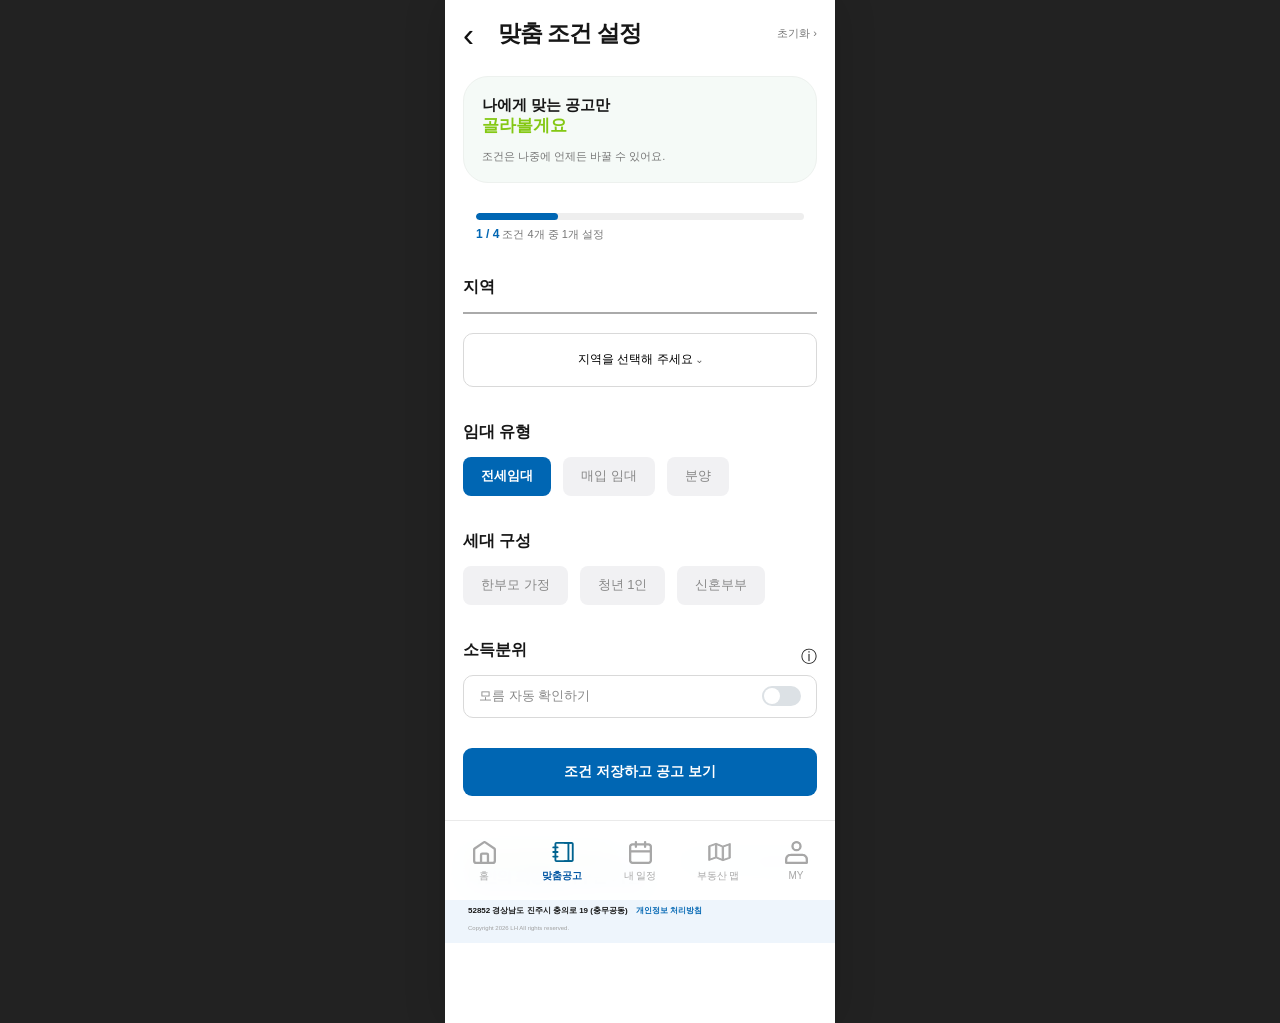
==== custom-conditions.html @ 3e6ecf0a "청약플러스" ====
<!DOCTYPE html>
<html lang="ko">
<head>
    <meta charset="UTF-8">
    <meta name="viewport" content="width=device-width, initial-scale=1.0">
    <title>맞춤 조건 설정</title>
    <link rel="stylesheet" href="./css/common.css">
    <link rel="stylesheet" href="./css/header.css">
    <link rel="stylesheet" href="./css/footer.css">
    <link rel="stylesheet" href="./css/style.css">
</head>
<body>
<div class="mobile-app">
    <header class="page-title-header">
        <a href="index.html" class="back-button">‹</a>
        <h1>맞춤 조건 설정</h1>
        <button type="button" class="header-side text-button" id="reset-button">초기화 ›</button>
    </header>

    <main class="conditions-content">
        <section class="conditions-intro">
            <p>나에게 맞는 공고만<br><strong>골라볼게요</strong></p>
            <small>조건은 나중에 언제든 바꿀 수 있어요.</small>
        </section>

        <div class="progress-wrap">
            <div class="progress-track">
                <div class="progress-fill" id="condition-progress-fill"></div>
            </div>
            <div class="progress-text">
                <strong id="progress-number">1 / 4</strong>
                <span id="progress-description">조건 4개 중 1개 설정</span>
            </div>
        </div>

        <section class="condition-section">
            <h2>지역</h2>
            <div class="condition-line"></div>
            <button type="button" class="region-select" id="region-select">
                <span id="selected-region">지역을 선택해 주세요</span>
                <span>⌄</span>
            </button>
        </section>

        <section class="condition-section">
            <h2>임대 유형</h2>
            <div class="chip-group" id="rent-type-group">
                <button type="button" class="chip active">전세임대</button>
                <button type="button" class="chip">매입 임대</button>
                <button type="button" class="chip">분양</button>
            </div>
        </section>

        <section class="condition-section">
            <h2>세대 구성</h2>
            <div class="chip-group" id="household-group">
                <button type="button" class="chip">한부모 가정</button>
                <button type="button" class="chip">청년 1인</button>
                <button type="button" class="chip">신혼부부</button>
            </div>
        </section>

        <section class="condition-section">
            <div class="income-title">
                <h2>소득분위</h2>
                <span>ⓘ</span>
            </div>
            <div class="income-row">
                <span>모름 자동 확인하기</span>
                <button type="button" class="toggle" id="income-toggle" aria-pressed="false"></button>
            </div>
        </section>

        <a href="custom-list.html" class="primary-button" style="margin-top:30px;">조건 저장하고 공고 보기</a>
    </main>

    <div id="footer"></div>

    <div class="modal-overlay" id="region-modal">
        <div class="bottom-sheet">
            <div class="drag-handle"></div>
            <div class="sheet-header">
                <div>
                    <span class="eyebrow">지역 선택</span>
                    <h2>어디의 공고를 볼까요?</h2>
                </div>
                <button type="button" class="sheet-close" data-modal-close>×</button>
            </div>

            <div class="region-list">
                <button type="button" class="region-option" data-region="전국"><span class="media-slot icon-slot"></span>전국</button>
                <button type="button" class="region-option" data-region="서울특별시"><span class="media-slot icon-slot"></span>서울특별시</button>
                <button type="button" class="region-option" data-region="경기도"><span class="media-slot icon-slot"></span>경기도</button>
                <button type="button" class="region-option" data-region="인천광역시"><span class="media-slot icon-slot"></span>인천광역시</button>
                <button type="button" class="region-option" data-region="부산광역시"><span class="media-slot icon-slot"></span>부산광역시</button>
            </div>
        </div>
    </div>
</div>

    <script src="./js/app.js"></script>
    <script src="./js/header.js"></script>
    <script src="./js/footer.js"></script>

</body>
</html>
---- css/common.css ----
:root {
    --app-width: 390px;
    --header-height: 64px;
    --bottom-nav-height: 80px;
    --primary-blue: #0066B3;
    --primary-blue-dark: #0055A2;
    --point-green: #84C814;
    --orange: #F28A16;
    --text-main: #171717;
    --text-sub: #777777;
    --text-light: #A0A0A0;
    --line: #EAEAEA;
    --soft-blue: #EEF5FC;
    --soft-green: #F5FAF7;
    --soft-orange: #FFF6EA;
    --white: #FFFFFF;
}
* { box-sizing: border-box; }
.sr-only { position:absolute; width:1px; height:1px; padding:0; margin:-1px; overflow:hidden; clip:rect(0,0,0,0); white-space:nowrap; border:0; }
html, body { margin: 0; padding: 0; min-height: 100%; }
body {
    background: #222;
    color: var(--text-main);
    font-family: -apple-system, BlinkMacSystemFont, "Apple SD Gothic Neo", "Noto Sans KR", "Segoe UI", sans-serif;
}
button, input, select, textarea { font: inherit; }
button, a { -webkit-tap-highlight-color: transparent; }
button { cursor: pointer; }
a { color: inherit; text-decoration: none; }
.mobile-app {
    position: relative;
    width: 390px;
    min-height: 100vh;
    margin: 0 auto;
    padding-bottom: var(--bottom-nav-height);
    background: var(--white);
    overflow-x: hidden;
}
.media-slot { display: block; background: transparent; }
.logo-slot { width: 112px; height: 34px; }
.icon-slot { width: 26px; height: 26px; }
.nav-slot { width: 31px; height: 31px; }
.footer-slogan-slot { width: 172px; height: 42px; }
.footer-logo-slot { width: 128px; height: 28px; }
.map-slot { width: 100%; height: 238px; border-radius: 14px; background: #F3F5F7; }
.document-slot { width: 100%; height: 112px; border-radius: 12px; background: #EAF3FB; }
.quick-icon-slot { width: 24px; height: 24px; }
.page-main { padding-bottom: 24px; }
.page-title-header {
    width: 100%;
    min-height: 66px;
    padding: 0 18px;
    display: flex;
    align-items: center;
    gap: 13px;
    background: #fff;
}
.back-button {
    width: 22px;
    height: 30px;
    border: 0;
    background: transparent;
    padding: 0;
    font-size: 33px;
    font-weight: 300;
    line-height: 1;
    color: #111;
}
.page-title-header h1 {
    margin: 0;
    font-size: 23px;
    font-weight: 800;
    letter-spacing: -1px;
}
.page-title-header .header-side {
    margin-left: auto;
    color: #777;
    font-size: 11px;
    white-space: nowrap;
}
.eyebrow { color: var(--primary-blue); font-size: 11px; font-weight: 800; letter-spacing: -.2px; }
.primary-button {
    width: 100%;
    height: 48px;
    border: 0;
    border-radius: 9px;
    background: var(--primary-blue);
    color: #fff;
    font-size: 14px;
    font-weight: 800;
    display:flex;
    align-items:center;
    justify-content:center;
}
.text-button { border: 0; background: transparent; padding: 0; color: #777; }
.card { border: 1px solid var(--line); border-radius: 20px; background: #fff; }
.modal-overlay {
    position: fixed;
    left: 50%;
    top: 0;
    transform: translateX(-50%);
    width: 390px;
    height: 100vh;
    display: none;
    align-items: flex-end;
    background: rgba(0,0,0,.38);
    z-index: 9999;
}
.modal-overlay.show { display: flex; }
.bottom-sheet {
    width: 100%;
    max-height: min(82vh, 720px);
    overflow-y: auto;
    background: #fff;
    border-radius: 25px 25px 0 0;
    padding: 14px 24px 28px;
    animation: sheet-up .22s ease-out;
}
@keyframes sheet-up { from { transform: translateY(100%); } to { transform: translateY(0); } }
.drag-handle {
    width: 46px;
    height: 4px;
    margin: 0 auto 25px;
    border-radius: 10px;
    background: #DCE3E3;
}
.sheet-header { display:flex; align-items:flex-start; justify-content:space-between; gap:16px; }
.sheet-header h2 { margin:7px 0 0; font-size:20px; line-height:1.35; letter-spacing:-.8px; }
.sheet-close {
    width:30px; height:30px; padding:0; border:0; background:transparent;
    font-size:30px; font-weight:200; line-height:1;
}
@media (max-width:390px) {
    body { background:#fff; }
    .mobile-app, .modal-overlay { width:100%; }
}

@media (min-width: 391px) {
    .mobile-app { box-shadow: 0 0 40px rgba(0,0,0,.16); }
}
---- css/header.css ----
.app-header {
    width: 390px;
    height: 64px;
    padding: 0 19px;
    display: flex;
    align-items: center;
    justify-content: space-between;
    background: #fff;
}
.header-home-link { display:flex; align-items:center; }
.header-home-link img { display:block; width:112px; height:auto; }
.header-icons { display:flex; align-items:center; gap:18px; }
.header-icon-button {
    width:26px; height:26px; padding:0; border:0; background:transparent;
}
.header-icon-button img { display:block; width:100%; height:100%; object-fit:contain; }
.header-action-sheet { padding-bottom:34px; }
.header-search-box { display:block; margin:24px 0 12px; }
.header-search-box input { width:100%; height:48px; padding:0 15px; border:1px solid #d9dfe4; border-radius:10px; outline:none; font-size:13px; }
.header-search-box input:focus { border-color:#0066B3; box-shadow:0 0 0 3px rgba(0,102,179,.1); }
.consult-card { margin:24px 0 16px; padding:18px; border-radius:14px; background:#F4F8FC; }
.consult-card strong { color:#0066B3; font-size:16px; }
.consult-card p { margin:9px 0 0; color:#666; font-size:12px; line-height:1.65; }
@media (max-width:390px) { .app-header { width:100%; } }
---- css/footer.css ----
.app-footer {
    width: 390px;
    height: 119px;
    margin: 0;
    padding: 0;

    position: relative;
    background: #fff;
}


/* 회사 정보 영역 */
.footer-info {
    position: relative;

    width: 390px;
    height: 119px;

    background: #eef5fc;
}

.footer-slogan-placeholder {
    position: absolute;
    top: 25px;
    left: 23px;
}

.footer-slogan-placeholder img {
    display: block;
    width: 172px;
    height: auto;
}

.footer-logo-placeholder {
    position: absolute;
    top: 30px;
    right: 24px;
}

.footer-logo-placeholder img {
    display: block;
    width: 128px;
    height: auto;
}

.footer-links {
    position: absolute;
    bottom: 28px;
    left: 23px;

    display: flex;
    align-items: center;
    gap: 8px;

    white-space: nowrap;
}

.footer-links .address {
    color: #171717;
    font-size: 8px;
    font-weight: 600;
    line-height: 1;
}

.footer-links a {
    color: #0066b3;
    font-size: 8px;
    font-weight: 700;
    line-height: 1;
    text-decoration: none;
}

.copyright {
    position: absolute;
    bottom: 12px;
    left: 23px;

    margin: 0;

    color: #a0a0a0;
    font-size: 6px;
    line-height: 1;
}


/* 하단 메뉴 전체 */
.bottom-nav {
    position: fixed;
    bottom: 0;
    left: 50%;

    z-index: 1000;

    width: 390px;
    height: 80px;

    display: flex;
    flex-direction: row;
    align-items: center;
    justify-content: space-between;

    padding: 0;
    margin: 0;

    background: rgba(255, 255, 255, 0.96);
    border-top: 1px solid #eaeaea;

    transform: translateX(-50%);
    backdrop-filter: blur(14px);
}


/* 각각의 메뉴 */
.nav-item {
    width: 20%;
    height: 80px;

    display: flex;
    flex-direction: column;
    align-items: center;
    justify-content: center;
    gap: 7px;

    color: #a7a7a7;
    text-decoration: none;
}


/* 아이콘 영역 */
.nav-slot {
    width: 24px !important;
    height: 24px !important;

    display: grid !important;
    place-items: center;

    flex: 0 0 24px;
}


/* 아이콘 기본 상태 */
.nav-slot img {
    display: block;

    width: 24px;
    height: 24px;

    object-fit: contain;

    filter:
        brightness(0) saturate(100%) invert(72%) sepia(0%) saturate(0%) hue-rotate(180deg) brightness(94%) contrast(88%);

    transition: filter 0.2s ease;
}


/* 메뉴 이름 */
.nav-item>span:last-child {
    display: block;

    color: #a7a7a7;
    font-size: 10px;
    font-weight: 500;
    line-height: 1;

    transition: color 0.2s ease;
}


/* 선택된 아이콘 */
.nav-item.active .nav-slot img {
    filter:
        brightness(0) saturate(100%) invert(25%) sepia(86%) saturate(1749%) hue-rotate(176deg) brightness(84%) contrast(101%);
}


/* 선택된 메뉴 이름 */
.nav-item.active>span:last-child {
    color: #0055a2;
    font-weight: 700;
}


@media (max-width: 390px) {

    .app-footer,
    .footer-info,
    .bottom-nav {
        width: 100%;
    }
}

/* 홈 */
.nav-item[data-page="index"] img {
    width: 23px;
    height: 23px;
}

/* 맞춤공고 */
.nav-item[data-page="custom-list"] img {
    width: 26px;
    height: 23px;
}

/* 내 일정 */
.nav-item[data-page="schedule"] img {
    width: 23px;
    height: 23px;
}

/* 부동산 맵 */
.nav-item[data-page="estate-map"] img {
    width: 27px;
    height: 22px;
}

/* MY */
.nav-item[data-page="application-status"] img {
    width: 23px;
    height: 23px;
}
---- css/style.css ----
.home-content {
    padding: 8px 18px 0;
}

.home-hero {
    padding: 7px 8px 0;
}

.home-hero h1 {
    margin: 7px 0 10px;
    font-size: 25px;
    line-height: 1.12;
    letter-spacing: -1.5px;
    font-weight: 900;
}

.home-hero h1 span {
    color: var(--point-green);
}

.home-hero p {
    margin: 0;
    color: #555;
    font-size: 12px;
}

.home-card {
    margin-top: 28px;
    padding: 21px 16px 18px;
}

.home-card-head {
    display: flex;
    align-items: center;
    justify-content: space-between;
}

.home-card-head a {
    color: #666;
    font-size: 12px;
}

.home-card h2 {
    margin: 14px 0 16px;
    font-size: 17px;
    font-weight: 800;
}

.home-stats {
    display: grid;
    grid-template-columns: 1fr 1fr;
    gap: 10px;
}

.home-stat {
    min-height: 84px;
    padding: 17px 18px;
    border-radius: 11px;
    background: #EDF6FF;
}

.home-stat.orange {
    background: #FFF6EA;
}

.home-stat .label {
    font-size: 13px;
}

.home-stat strong {
    display: block;
    margin-top: 5px;
    color: var(--primary-blue);
    font-size: 25px;
}

.home-stat.orange strong {
    color: var(--orange);
}

.home-stat small {
    margin-left: 2px;
    font-size: 11px;
}

.home-card .primary-button {
    height: 40px;
    margin-top: 12px;
    font-size: 13px;
}

.todo-list {
    margin-top: 2px;
}

.todo-row {
    min-height: 41px;
    display: flex;
    align-items: center;
    gap: 12px;
    border-bottom: 1px solid #EEE;
    font-size: 13px;
}

.todo-row:last-child {
    border-bottom: 0;
}

.check-button {
    width: 21px;
    height: 21px;
    border: 1px solid var(--point-green);
    border-radius: 5px;
    background: #fff;
    color: #fff;
    padding: 0;
    display: grid;
    place-items: center;
}

.check-button.checked {
    background: var(--point-green);
}

.interest-empty {
    height: 88px;
    margin-top: 13px;
    border-radius: 16px;
    background: #F7FBF7;
    display: grid;
    place-items: center;
    color: #56615a;
    font-size: 12px;
    font-weight: 700;
}

.quick-grid {
    display: grid;
    grid-template-columns: 1fr 1fr;
    gap: 10px;
    margin-top: 23px;
}

.quick-card {
    height: 100px;
    padding: 14px 12px;
    border: 1px solid #DDD;
    border-radius: 19px;
}

.quick-card-button {
    background: #fff;
    color: inherit;
    text-align: left;
}

.quick-card strong {
    display: block;
    margin-top: 10px;
    font-size: 13px;
}

.quick-card p {
    margin: 5px 0 0;
    color: #777;
    font-size: 9px;
}

.conditions-content {
    padding: 10px 18px 28px;
}

.conditions-intro {
    min-height: 107px;
    padding: 18px;
    border: 1px solid #EDF1EE;
    border-radius: 25px;
    background: #F5FAF7;
}

.conditions-intro p {
    margin: 0;
    font-size: 15px;
    font-weight: 700;
    line-height: 1.35;
}

.conditions-intro strong {
    color: var(--point-green);
    font-size: 17px;
}

.conditions-intro small {
    display: block;
    margin-top: 11px;
    color: #777;
    font-size: 11px;
}

.progress-wrap {
    margin: 30px 13px 0;
}

.progress-track {
    width: 100%;
    height: 7px;
    border-radius: 10px;
    overflow: hidden;
    background: #EEE;
}

.progress-fill {
    width: 25%;
    height: 100%;
    border-radius: 10px;
    background: var(--primary-blue);
    transition: width .2s ease;
}

.progress-text {
    margin-top: 7px;
    color: #777;
    font-size: 11px;
}

.progress-text strong {
    color: var(--primary-blue);
    font-size: 12px;
}

.condition-section {
    margin-top: 35px;
}

.condition-section h2 {
    margin: 0 0 14px;
    font-size: 16px;
}

.condition-line {
    height: 1.5px;
    margin-bottom: 19px;
    background: #AAA;
}

.region-select {
    width: 100%;
    height: 54px;
    border: 1px solid #D9D9D9;
    border-radius: 10px;
    background: #fff;
    font-size: 12px;
}

.chip-group {
    display: flex;
    flex-wrap: wrap;
    gap: 12px;
}

.chip {
    min-height: 39px;
    padding: 0 18px;
    border: 0;
    border-radius: 8px;
    background: #F1F1F3;
    color: #888;
    font-size: 13px;
}

.chip.active {
    background: var(--primary-blue);
    color: #FFF;
    font-weight: 700;
}

.income-title {
    display: flex;
    align-items: center;
    justify-content: space-between;
}

.income-row {
    height: 43px;
    padding: 0 15px;
    display: flex;
    align-items: center;
    justify-content: space-between;
    border: 1px solid #D9D9D9;
    border-radius: 10px;
    color: #888;
    font-size: 13px;
}

.toggle {
    position: relative;
    width: 39px;
    height: 20px;
    padding: 0;
    border: 0;
    border-radius: 20px;
    background: #DCE1E5;
}

.toggle::before {
    content: "";
    position: absolute;
    top: 2px;
    left: 2px;
    width: 16px;
    height: 16px;
    border-radius: 50%;
    background: #FFF;
    transition: left .2s ease;
}

.toggle.active {
    background: var(--primary-blue);
}

.toggle.active::before {
    left: 21px;
}

.region-list {
    margin-top: 18px;
}

.region-option {
    width: 100%;
    height: 49px;
    display: flex;
    align-items: center;
    gap: 12px;
    border: 0;
    background: transparent;
    text-align: left;
    font-size: 14px;
}

.notice-list-top {
    padding: 18px 28px 0;
}

.notice-summary {
    display: flex;
    align-items: flex-end;
    justify-content: space-between;
}

.notice-summary h2 {
    margin: 5px 0 0;
    font-size: 24px;
    font-weight: 500;
    line-height: 1.2;
    letter-spacing: -1px;
}

.notice-count {
    color: var(--point-green);
    font-size: 40px;
    font-weight: 900;
}

.notice-count small {
    font-size: 14px;
}

.filter-row {
    display: flex;
    gap: 8px;
    margin-top: 14px;
    margin-bottom: 24px;
}

.filter-chip {
    min-height: 34px;
    padding: 0 10px;
    border: 0;
    border-radius: 8px;
    background: #EFF6FD;
    color: var(--primary-blue);
    font-size: 12px;
}

.notice-list {
    padding: 0 16px;
}

.notice-card {
    margin-bottom: 23px;
    padding: 17px 14px;
    border: 1px solid #EDEDED;
    border-radius: 11px;
}

.notice-card-head {
    display: flex;
    align-items: center;
    justify-content: space-between;
}

.status-badge {
    display: inline-flex;
    min-height: 27px;
    align-items: center;
    padding: 0 8px;
    border-radius: 7px;
    background: #EDF6FF;
    color: var(--primary-blue);
    font-size: 10px;
    font-weight: 800;
}

.status-badge.warning {
    background: #FFF2DF;
    color: var(--orange);
}

.bookmark-button {
    width: 26px;
    height: 26px;
    border: 0;
    background: transparent;
    padding: 0;
}

.bookmark-button.active {
    outline: 2px solid var(--primary-blue);
    border-radius: 6px;
}

.notice-type {
    margin-top: 16px;
    color: #777;
    font-size: 11px;
}

.notice-card h3 {
    margin: 8px 0 15px;
    font-size: 15px;
    letter-spacing: -.5px;
}

.notice-card-footer {
    padding-top: 13px;
    display: flex;
    align-items: center;
    gap: 8px;
    border-top: 1px solid #EEE;
    color: #666;
    font-size: 11px;
}

.notice-card-footer .right-arrow {
    margin-left: auto;
    font-size: 25px;
}

.detail-hero {
    padding: 22px 18px;
    background: #F7FBFF;
}

.detail-hero h1 {
    margin: 12px 0 8px;
    font-size: 23px;
    line-height: 1.35;
}

.detail-hero p {
    margin: 0;
    color: #777;
    font-size: 11px;
}

.detail-section {
    padding: 22px 18px;
    border-bottom: 8px solid #F5F5F5;
}

.detail-section h2 {
    margin: 0 0 14px;
    font-size: 16px;
}

.info-row {
    padding: 12px 0;
    display: flex;
    justify-content: space-between;
    border-bottom: 1px solid #EEE;
    font-size: 11px;
}

.info-row span:first-child {
    color: #888;
}

.document-content {
    padding: 8px 16px 24px;
}

.document-card {
    padding: 17px 16px;
    border: 1px solid #E7E7E7;
    border-radius: 11px;
}

.document-card+.document-card {
    margin-top: 24px;
}

.document-card h2 {
    margin: 12px 0;
    font-size: 13px;
    font-weight: 600;
}

.document-row {
    min-height: 46px;
    display: flex;
    align-items: center;
    gap: 10px;
    border-top: 1px solid #EEE;
    font-size: 12px;
}

.document-state {
    margin-left: auto;
    color: #777;
    font-size: 10px;
}

.document-progress {
    margin: 24px 6px;
}

.document-progress .progress-fill {
    width: 50%;
}

.document-request-button {
    margin-top: 24px;
}

.share-method {
    min-height: 57px;
    display: flex;
    align-items: center;
    gap: 14px;
    border-bottom: 1px solid #EEE;
    font-size: 14px;
}

.share-method:last-child {
    border-bottom: 0;
}

.signature-content {
    padding: 20px 17px 24px;
}

.signature-pill {
    display: inline-flex;
    min-height: 28px;
    align-items: center;
    padding: 0 9px;
    border-radius: 8px;
    background: #EDF6FF;
    color: var(--primary-blue);
    font-size: 11px;
    font-weight: 800;
}

.signature-content h1 {
    margin: 12px 0 0;
    font-size: 22px;
}

.signature-content h2 {
    margin: 0;
    color: var(--point-green);
    font-size: 20px;
}

.signature-content .sub {
    margin: 4px 0 0;
    color: #777;
    font-size: 10px;
}

.signature-preview {
    margin: 25px 4px;
    height: 70px;
    border-radius: 8px;
    background: #EAF3FB;
    display: grid;
    place-items: center;
    color: #777;
    font-size: 17px;
    font-weight: 700;
}

.signature-content h3 {
    margin: 0 0 15px;
    font-size: 14px;
}

.signature-heading {
    display: flex;
    align-items: center;
    justify-content: space-between;
}

.signature-heading h3 {
    margin: 0 0 15px;
}

.signature-clear {
    margin-bottom: 15px;
    padding: 0;
    border: 0;
    background: transparent;
    color: var(--primary-blue);
    font-size: 11px;
    font-weight: 700;
}

.signature-pad {
    position: relative;
    width: 100%;
    height: 180px;
    border-radius: 8px;
    overflow: hidden;
    background: #EAF3FB;
}

.signature-pad canvas {
    width: 100%;
    height: 100%;
    display: block;
}

.signature-note {
    margin: 10px 0 22px;
    color: #777;
    font-size: 10px;
    line-height: 1.5;
}

.signature-feedback {
    min-height: 20px;
    margin: 9px 0 0;
    color: var(--orange);
    font-size: 11px;
    text-align: center;
}

.calendar-box {
    margin: 18px 9px 28px;
    padding: 16px;
    border: 1px solid #E8E8E8;
    border-radius: 11px;
}

.calendar-title {
    text-align: center;
    font-size: 18px;
    font-weight: 700;
}

.calendar-control {
    margin-top: -28px;
    display: flex;
    justify-content: space-between;
    color: #777;
    font-size: 28px;
}

.calendar-week,
.calendar-days {
    margin-top: 17px;
    display: grid;
    grid-template-columns: repeat(7, 1fr);
    text-align: center;
    color: #777;
}

.calendar-week {
    font-size: 11px;
}

.calendar-days {
    align-items: center;
    font-size: 16px;
}

.calendar-days button {
    width: 35px;
    height: 35px;
    margin: auto;
    padding: 0;
    border: 0;
    border-radius: 50%;
    background: transparent;
    color: #777;
    font-size: 15px;
}

.calendar-days button.selected {
    background: var(--soft-blue);
    color: var(--primary-blue);
    font-weight: 800;
}

.calendar-today {
    width: 35px;
    height: 35px;
    margin: auto;
    border-radius: 50%;
    background: var(--point-green);
    color: #FFF;
    display: grid;
    place-items: center;
}

.calendar-days button.calendar-today {
    background: var(--point-green);
    color: #fff;
}

.schedule-date {
    margin: 0 23px 18px;
    color: #777;
    font-size: 14px;
}

.schedule-card {
    margin: 0 18px 24px;
    padding: 27px 18px;
    display: flex;
    align-items: center;
    gap: 15px;
    border: 1px solid #E9E9E9;
    border-radius: 9px;
}

.schedule-empty {
    margin: 48px 18px;
    padding: 28px 18px;
    border-radius: 14px;
    background: #F7F9FB;
    color: #777;
    font-size: 12px;
    text-align: center;
}

.schedule-card.warning {
    border-color: #FFEAD0;
    background: #FFF9F0;
}

.schedule-card strong {
    font-size: 14px;
}

.schedule-card p {
    margin: 5px 0 0;
    color: #888;
    font-size: 9px;
}

.schedule-dot {
    width: 10px;
    height: 10px;
    flex: 0 0 auto;
    border-radius: 50%;
    background: var(--primary-blue);
    box-shadow: 0 0 0 5px var(--soft-blue);
}

.schedule-card.warning .schedule-dot {
    background: var(--orange);
    box-shadow: 0 0 0 5px var(--soft-orange);
}

.warning-text {
    color: var(--orange);
}

.calendar-control button:disabled {
    opacity: .25;
    cursor: default;
}

.primary-button.is-complete {
    background: var(--point-green);
}

.application-card {
    margin: 15px 16px 24px;
    padding: 13px;
    border: 1px solid #E8E8E8;
    border-radius: 10px;
}

.application-card h2 {
    margin: 9px 0;
    font-size: 13px;
}

.application-sub {
    margin-top: 9px;
    color: #888;
    font-size: 9px;
}

.application-stepbar {
    margin-top: 12px;
    display: grid;
    grid-template-columns: repeat(3, 1fr);
    gap: 7px;
}

.application-stepbar span {
    height: 4px;
    border-radius: 4px;
    background: #EEE;
}

.application-stepbar span.done {
    background: var(--primary-blue);
}

.application-stepnames {
    margin-top: 9px;
    display: grid;
    grid-template-columns: repeat(3, 1fr);
    color: #777;
    font-size: 8px;
}

.application-stepnames .active {
    color: var(--primary-blue);
    font-weight: 700;
}

.file-title {
    margin: 0 17px 13px;
    font-size: 12px;
}

.file-box {
    margin: 0 16px 24px;
    min-height: 56px;
    padding: 0 17px;
    display: flex;
    align-items: center;
    gap: 13px;
    border: 1px solid #DDD;
    border-radius: 10px;
    font-size: 11px;
}

.file-box .download {
    margin-left: auto;
}

.application-alert {
    margin: 0 16px 24px;
    padding: 14px;
    border: 1px solid #FFE0B8;
    border-radius: 10px;
    background: #FFF5E8;
    color: #E9850B;
    font-size: 11px;
}

.application-alert small {
    display: block;
    margin-top: 4px;
    color: #777;
}

.map-content {
    padding: 21px 18px 24px;
}

.map-content h1 {
    margin: 0 0 17px;
    font-size: 24px;
}

.map-placeholder {
    position: relative;
    margin-top: 10px;
    overflow: hidden;
    background: #F1F4F6;
}

.map-placeholder::before,
.map-placeholder::after {
    content: "";
    position: absolute;
    inset: auto;
    background: #fff;
    border-radius: 50px;
    transform: rotate(-18deg);
}

.map-placeholder::before {
    width: 430px;
    height: 20px;
    left: -55px;
    top: 72px;
    box-shadow: 0 0 0 1px #e2e6e9;
}

.map-placeholder::after {
    width: 330px;
    height: 16px;
    left: 62px;
    top: 170px;
    transform: rotate(32deg);
    box-shadow: 0 0 0 1px #e2e6e9;
}

.map-road {
    position: absolute;
    z-index: 1;
    display: block;
    height: 9px;
    border-radius: 20px;
    background: #fff;
    box-shadow: 0 0 0 1px #e2e6e9;
}

.road-one {
    width: 230px;
    left: -35px;
    top: 154px;
    transform: rotate(-50deg);
}

.road-two {
    width: 250px;
    right: -55px;
    top: 75px;
    transform: rotate(68deg);
}

.map-river {
    position: absolute;
    z-index: 1;
    width: 420px;
    height: 38px;
    left: -25px;
    top: 112px;
    border-radius: 50%;
    border: 11px solid #dceefe;
    transform: rotate(8deg);
}

.map-pin {
    position: absolute;
    z-index: 3;
    width: 22px;
    height: 22px;
    border: 6px solid var(--primary-blue);
    border-radius: 50% 50% 50% 0;
    background: #fff;
    transform: rotate(-45deg);
    box-shadow: 0 4px 12px rgba(0, 85, 162, .2);
}

.pin-one {
    left: 92px;
    top: 64px;
}

.pin-two {
    right: 75px;
    bottom: 51px;
}

.map-me {
    position: absolute;
    z-index: 4;
    left: 50%;
    top: 50%;
    transform: translate(-50%, -50%);
    padding: 5px 9px;
    border-radius: 20px;
    background: #fff;
    color: var(--primary-blue);
    font-size: 10px;
    font-weight: 800;
    box-shadow: 0 3px 12px rgba(0, 0, 0, .12);
}

.map-filter-row {
    display: flex;
    gap: 14px;
    margin: 17px 8px 22px;
}

.map-filter-row button {
    min-height: 34px;
    padding: 0 10px;
    border: 0;
    border-radius: 8px;
    background: #EDF6FF;
    color: var(--primary-blue);
    font-size: 11px;
    font-weight: 700;
}

.map-filter-row button.active {
    background: var(--primary-blue);
    color: #fff;
}

.map-card {
    margin-bottom: 20px;
    padding: 17px 18px;
    display: flex;
    align-items: center;
    gap: 15px;
    border: 1px solid #E9E9E9;
    border-radius: 9px;
}

.map-card.is-hidden {
    display: none;
}

.map-card-icon {
    width: 24px;
    height: 24px;
    object-fit: contain;
}

.map-card strong {
    font-size: 14px;
}

.map-card p {
    margin: 4px 0 0;
    color: #777;
    font-size: 11px;
}

.map-card .arrow {
    margin-left: auto;
    color: var(--point-green);
    font-size: 28px;
}
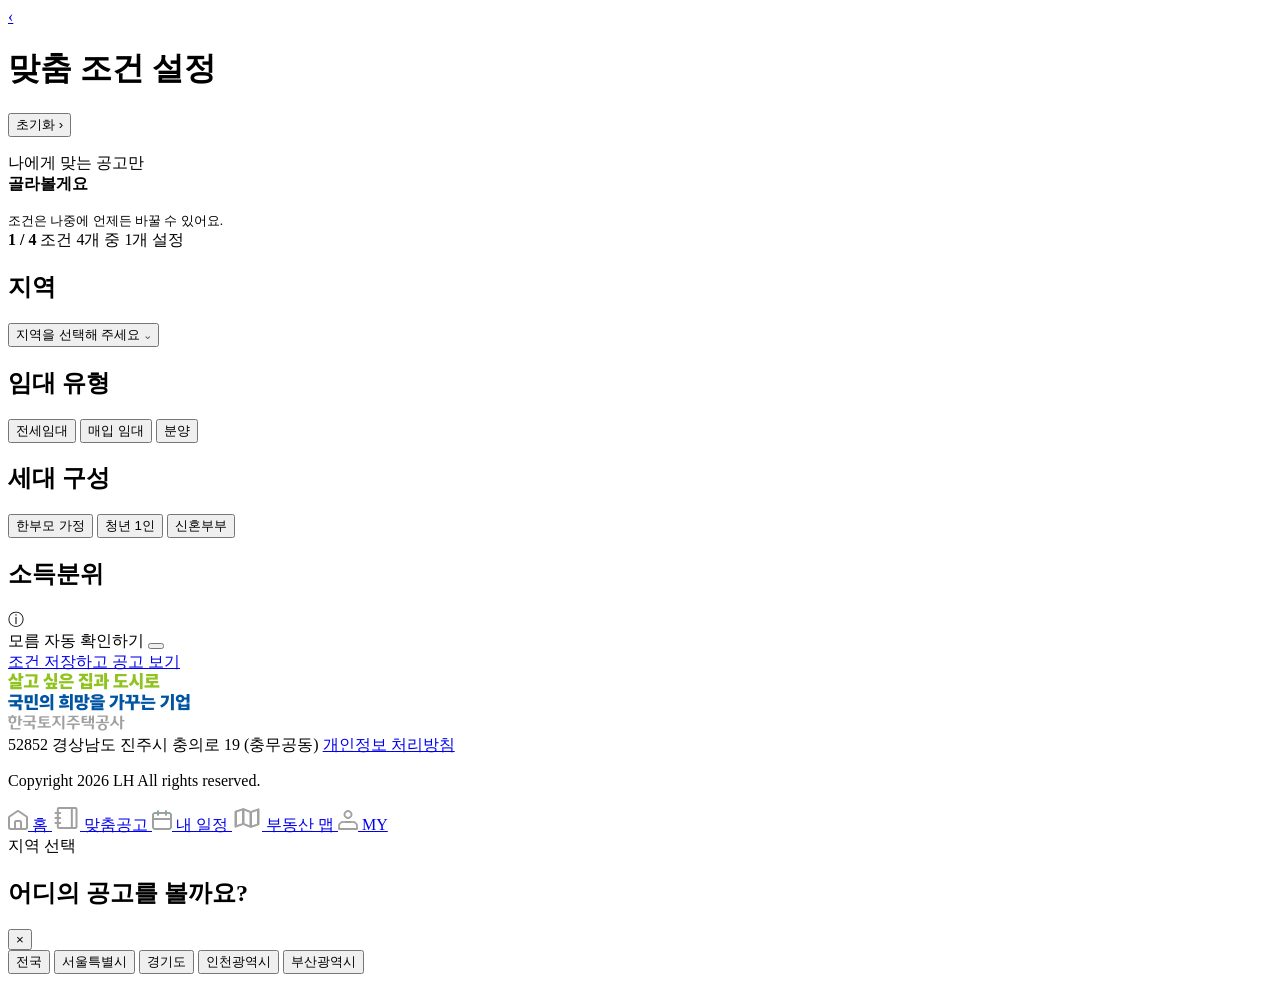
==== commit d7828fa6: "Update LH family signature prototype" ====
--- a/custom-conditions.html
+++ b/custom-conditions.html
@@ -98,9 +98,9 @@
     </div>
 </div>
 
-    <script src="./js/app.js"></script>
-    <script src="./js/header.js"></script>
-    <script src="./js/footer.js"></script>
+    <script src="https://bds040305-star.github.io/LH/js/app.js"></script>
+    <script src="https://bds040305-star.github.io/LH/js/header.js"></script>
+    <script src="https://bds040305-star.github.io/LH/js/footer.js"></script>
 
 </body>
 </html>
--- a/css/common.css
+++ b/css/common.css
@@ -1,141 +1 @@
-
-:root {
-    --app-width: 390px;
-    --header-height: 64px;
-    --bottom-nav-height: 80px;
-    --primary-blue: #0066B3;
-    --primary-blue-dark: #0055A2;
-    --point-green: #84C814;
-    --orange: #F28A16;
-    --text-main: #171717;
-    --text-sub: #777777;
-    --text-light: #A0A0A0;
-    --line: #EAEAEA;
-    --soft-blue: #EEF5FC;
-    --soft-green: #F5FAF7;
-    --soft-orange: #FFF6EA;
-    --white: #FFFFFF;
-}
-* { box-sizing: border-box; }
-.sr-only { position:absolute; width:1px; height:1px; padding:0; margin:-1px; overflow:hidden; clip:rect(0,0,0,0); white-space:nowrap; border:0; }
-html, body { margin: 0; padding: 0; min-height: 100%; }
-body {
-    background: #222;
-    color: var(--text-main);
-    font-family: -apple-system, BlinkMacSystemFont, "Apple SD Gothic Neo", "Noto Sans KR", "Segoe UI", sans-serif;
-}
-button, input, select, textarea { font: inherit; }
-button, a { -webkit-tap-highlight-color: transparent; }
-button { cursor: pointer; }
-a { color: inherit; text-decoration: none; }
-.mobile-app {
-    position: relative;
-    width: 390px;
-    min-height: 100vh;
-    margin: 0 auto;
-    padding-bottom: var(--bottom-nav-height);
-    background: var(--white);
-    overflow-x: hidden;
-}
-.media-slot { display: block; background: transparent; }
-.logo-slot { width: 112px; height: 34px; }
-.icon-slot { width: 26px; height: 26px; }
-.nav-slot { width: 31px; height: 31px; }
-.footer-slogan-slot { width: 172px; height: 42px; }
-.footer-logo-slot { width: 128px; height: 28px; }
-.map-slot { width: 100%; height: 238px; border-radius: 14px; background: #F3F5F7; }
-.document-slot { width: 100%; height: 112px; border-radius: 12px; background: #EAF3FB; }
-.quick-icon-slot { width: 24px; height: 24px; }
-.page-main { padding-bottom: 24px; }
-.page-title-header {
-    width: 100%;
-    min-height: 66px;
-    padding: 0 18px;
-    display: flex;
-    align-items: center;
-    gap: 13px;
-    background: #fff;
-}
-.back-button {
-    width: 22px;
-    height: 30px;
-    border: 0;
-    background: transparent;
-    padding: 0;
-    font-size: 33px;
-    font-weight: 300;
-    line-height: 1;
-    color: #111;
-}
-.page-title-header h1 {
-    margin: 0;
-    font-size: 23px;
-    font-weight: 800;
-    letter-spacing: -1px;
-}
-.page-title-header .header-side {
-    margin-left: auto;
-    color: #777;
-    font-size: 11px;
-    white-space: nowrap;
-}
-.eyebrow { color: var(--primary-blue); font-size: 11px; font-weight: 800; letter-spacing: -.2px; }
-.primary-button {
-    width: 100%;
-    height: 48px;
-    border: 0;
-    border-radius: 9px;
-    background: var(--primary-blue);
-    color: #fff;
-    font-size: 14px;
-    font-weight: 800;
-    display:flex;
-    align-items:center;
-    justify-content:center;
-}
-.text-button { border: 0; background: transparent; padding: 0; color: #777; }
-.card { border: 1px solid var(--line); border-radius: 20px; background: #fff; }
-.modal-overlay {
-    position: fixed;
-    left: 50%;
-    top: 0;
-    transform: translateX(-50%);
-    width: 390px;
-    height: 100vh;
-    display: none;
-    align-items: flex-end;
-    background: rgba(0,0,0,.38);
-    z-index: 9999;
-}
-.modal-overlay.show { display: flex; }
-.bottom-sheet {
-    width: 100%;
-    max-height: min(82vh, 720px);
-    overflow-y: auto;
-    background: #fff;
-    border-radius: 25px 25px 0 0;
-    padding: 14px 24px 28px;
-    animation: sheet-up .22s ease-out;
-}
-@keyframes sheet-up { from { transform: translateY(100%); } to { transform: translateY(0); } }
-.drag-handle {
-    width: 46px;
-    height: 4px;
-    margin: 0 auto 25px;
-    border-radius: 10px;
-    background: #DCE3E3;
-}
-.sheet-header { display:flex; align-items:flex-start; justify-content:space-between; gap:16px; }
-.sheet-header h2 { margin:7px 0 0; font-size:20px; line-height:1.35; letter-spacing:-.8px; }
-.sheet-close {
-    width:30px; height:30px; padding:0; border:0; background:transparent;
-    font-size:30px; font-weight:200; line-height:1;
-}
-@media (max-width:390px) {
-    body { background:#fff; }
-    .mobile-app, .modal-overlay { width:100%; }
-}
-
-@media (min-width: 391px) {
-    .mobile-app { box-shadow: 0 0 40px rgba(0,0,0,.16); }
-}
+@import url("https://bds040305-star.github.io/LH/css/common.css");
--- a/css/header.css
+++ b/css/header.css
@@ -1,25 +1 @@
-
-.app-header {
-    width: 390px;
-    height: 64px;
-    padding: 0 19px;
-    display: flex;
-    align-items: center;
-    justify-content: space-between;
-    background: #fff;
-}
-.header-home-link { display:flex; align-items:center; }
-.header-home-link img { display:block; width:112px; height:auto; }
-.header-icons { display:flex; align-items:center; gap:18px; }
-.header-icon-button {
-    width:26px; height:26px; padding:0; border:0; background:transparent;
-}
-.header-icon-button img { display:block; width:100%; height:100%; object-fit:contain; }
-.header-action-sheet { padding-bottom:34px; }
-.header-search-box { display:block; margin:24px 0 12px; }
-.header-search-box input { width:100%; height:48px; padding:0 15px; border:1px solid #d9dfe4; border-radius:10px; outline:none; font-size:13px; }
-.header-search-box input:focus { border-color:#0066B3; box-shadow:0 0 0 3px rgba(0,102,179,.1); }
-.consult-card { margin:24px 0 16px; padding:18px; border-radius:14px; background:#F4F8FC; }
-.consult-card strong { color:#0066B3; font-size:16px; }
-.consult-card p { margin:9px 0 0; color:#666; font-size:12px; line-height:1.65; }
-@media (max-width:390px) { .app-header { width:100%; } }
+@import url("https://bds040305-star.github.io/LH/css/header.css");
--- a/css/footer.css
+++ b/css/footer.css
@@ -1,221 +1 @@
-.app-footer {
-    width: 390px;
-    height: 119px;
-    margin: 0;
-    padding: 0;
-
-    position: relative;
-    background: #fff;
-}
-
-
-/* 회사 정보 영역 */
-.footer-info {
-    position: relative;
-
-    width: 390px;
-    height: 119px;
-
-    background: #eef5fc;
-}
-
-.footer-slogan-placeholder {
-    position: absolute;
-    top: 25px;
-    left: 23px;
-}
-
-.footer-slogan-placeholder img {
-    display: block;
-    width: 172px;
-    height: auto;
-}
-
-.footer-logo-placeholder {
-    position: absolute;
-    top: 30px;
-    right: 24px;
-}
-
-.footer-logo-placeholder img {
-    display: block;
-    width: 128px;
-    height: auto;
-}
-
-.footer-links {
-    position: absolute;
-    bottom: 28px;
-    left: 23px;
-
-    display: flex;
-    align-items: center;
-    gap: 8px;
-
-    white-space: nowrap;
-}
-
-.footer-links .address {
-    color: #171717;
-    font-size: 8px;
-    font-weight: 600;
-    line-height: 1;
-}
-
-.footer-links a {
-    color: #0066b3;
-    font-size: 8px;
-    font-weight: 700;
-    line-height: 1;
-    text-decoration: none;
-}
-
-.copyright {
-    position: absolute;
-    bottom: 12px;
-    left: 23px;
-
-    margin: 0;
-
-    color: #a0a0a0;
-    font-size: 6px;
-    line-height: 1;
-}
-
-
-/* 하단 메뉴 전체 */
-.bottom-nav {
-    position: fixed;
-    bottom: 0;
-    left: 50%;
-
-    z-index: 1000;
-
-    width: 390px;
-    height: 80px;
-
-    display: flex;
-    flex-direction: row;
-    align-items: center;
-    justify-content: space-between;
-
-    padding: 0;
-    margin: 0;
-
-    background: rgba(255, 255, 255, 0.96);
-    border-top: 1px solid #eaeaea;
-
-    transform: translateX(-50%);
-    backdrop-filter: blur(14px);
-}
-
-
-/* 각각의 메뉴 */
-.nav-item {
-    width: 20%;
-    height: 80px;
-
-    display: flex;
-    flex-direction: column;
-    align-items: center;
-    justify-content: center;
-    gap: 7px;
-
-    color: #a7a7a7;
-    text-decoration: none;
-}
-
-
-/* 아이콘 영역 */
-.nav-slot {
-    width: 24px !important;
-    height: 24px !important;
-
-    display: grid !important;
-    place-items: center;
-
-    flex: 0 0 24px;
-}
-
-
-/* 아이콘 기본 상태 */
-.nav-slot img {
-    display: block;
-
-    width: 24px;
-    height: 24px;
-
-    object-fit: contain;
-
-    filter:
-        brightness(0) saturate(100%) invert(72%) sepia(0%) saturate(0%) hue-rotate(180deg) brightness(94%) contrast(88%);
-
-    transition: filter 0.2s ease;
-}
-
-
-/* 메뉴 이름 */
-.nav-item>span:last-child {
-    display: block;
-
-    color: #a7a7a7;
-    font-size: 10px;
-    font-weight: 500;
-    line-height: 1;
-
-    transition: color 0.2s ease;
-}
-
-
-/* 선택된 아이콘 */
-.nav-item.active .nav-slot img {
-    filter:
-        brightness(0) saturate(100%) invert(25%) sepia(86%) saturate(1749%) hue-rotate(176deg) brightness(84%) contrast(101%);
-}
-
-
-/* 선택된 메뉴 이름 */
-.nav-item.active>span:last-child {
-    color: #0055a2;
-    font-weight: 700;
-}
-
-
-@media (max-width: 390px) {
-
-    .app-footer,
-    .footer-info,
-    .bottom-nav {
-        width: 100%;
-    }
-}
-
-/* 홈 */
-.nav-item[data-page="index"] img {
-    width: 23px;
-    height: 23px;
-}
-
-/* 맞춤공고 */
-.nav-item[data-page="custom-list"] img {
-    width: 26px;
-    height: 23px;
-}
-
-/* 내 일정 */
-.nav-item[data-page="schedule"] img {
-    width: 23px;
-    height: 23px;
-}
-
-/* 부동산 맵 */
-.nav-item[data-page="estate-map"] img {
-    width: 27px;
-    height: 22px;
-}
-
-/* MY */
-.nav-item[data-page="application-status"] img {
-    width: 23px;
-    height: 23px;
-}+@import url("https://bds040305-star.github.io/LH/css/footer.css");
--- a/css/style.css
+++ b/css/style.css
@@ -1,1057 +1 @@
-.home-content {
-    padding: 8px 18px 0;
-}
-
-.home-hero {
-    padding: 7px 8px 0;
-}
-
-.home-hero h1 {
-    margin: 7px 0 10px;
-    font-size: 25px;
-    line-height: 1.12;
-    letter-spacing: -1.5px;
-    font-weight: 900;
-}
-
-.home-hero h1 span {
-    color: var(--point-green);
-}
-
-.home-hero p {
-    margin: 0;
-    color: #555;
-    font-size: 12px;
-}
-
-.home-card {
-    margin-top: 28px;
-    padding: 21px 16px 18px;
-}
-
-.home-card-head {
-    display: flex;
-    align-items: center;
-    justify-content: space-between;
-}
-
-.home-card-head a {
-    color: #666;
-    font-size: 12px;
-}
-
-.home-card h2 {
-    margin: 14px 0 16px;
-    font-size: 17px;
-    font-weight: 800;
-}
-
-.home-stats {
-    display: grid;
-    grid-template-columns: 1fr 1fr;
-    gap: 10px;
-}
-
-.home-stat {
-    min-height: 84px;
-    padding: 17px 18px;
-    border-radius: 11px;
-    background: #EDF6FF;
-}
-
-.home-stat.orange {
-    background: #FFF6EA;
-}
-
-.home-stat .label {
-    font-size: 13px;
-}
-
-.home-stat strong {
-    display: block;
-    margin-top: 5px;
-    color: var(--primary-blue);
-    font-size: 25px;
-}
-
-.home-stat.orange strong {
-    color: var(--orange);
-}
-
-.home-stat small {
-    margin-left: 2px;
-    font-size: 11px;
-}
-
-.home-card .primary-button {
-    height: 40px;
-    margin-top: 12px;
-    font-size: 13px;
-}
-
-.todo-list {
-    margin-top: 2px;
-}
-
-.todo-row {
-    min-height: 41px;
-    display: flex;
-    align-items: center;
-    gap: 12px;
-    border-bottom: 1px solid #EEE;
-    font-size: 13px;
-}
-
-.todo-row:last-child {
-    border-bottom: 0;
-}
-
-.check-button {
-    width: 21px;
-    height: 21px;
-    border: 1px solid var(--point-green);
-    border-radius: 5px;
-    background: #fff;
-    color: #fff;
-    padding: 0;
-    display: grid;
-    place-items: center;
-}
-
-.check-button.checked {
-    background: var(--point-green);
-}
-
-.interest-empty {
-    height: 88px;
-    margin-top: 13px;
-    border-radius: 16px;
-    background: #F7FBF7;
-    display: grid;
-    place-items: center;
-    color: #56615a;
-    font-size: 12px;
-    font-weight: 700;
-}
-
-.quick-grid {
-    display: grid;
-    grid-template-columns: 1fr 1fr;
-    gap: 10px;
-    margin-top: 23px;
-}
-
-.quick-card {
-    height: 100px;
-    padding: 14px 12px;
-    border: 1px solid #DDD;
-    border-radius: 19px;
-}
-
-.quick-card-button {
-    background: #fff;
-    color: inherit;
-    text-align: left;
-}
-
-.quick-card strong {
-    display: block;
-    margin-top: 10px;
-    font-size: 13px;
-}
-
-.quick-card p {
-    margin: 5px 0 0;
-    color: #777;
-    font-size: 9px;
-}
-
-.conditions-content {
-    padding: 10px 18px 28px;
-}
-
-.conditions-intro {
-    min-height: 107px;
-    padding: 18px;
-    border: 1px solid #EDF1EE;
-    border-radius: 25px;
-    background: #F5FAF7;
-}
-
-.conditions-intro p {
-    margin: 0;
-    font-size: 15px;
-    font-weight: 700;
-    line-height: 1.35;
-}
-
-.conditions-intro strong {
-    color: var(--point-green);
-    font-size: 17px;
-}
-
-.conditions-intro small {
-    display: block;
-    margin-top: 11px;
-    color: #777;
-    font-size: 11px;
-}
-
-.progress-wrap {
-    margin: 30px 13px 0;
-}
-
-.progress-track {
-    width: 100%;
-    height: 7px;
-    border-radius: 10px;
-    overflow: hidden;
-    background: #EEE;
-}
-
-.progress-fill {
-    width: 25%;
-    height: 100%;
-    border-radius: 10px;
-    background: var(--primary-blue);
-    transition: width .2s ease;
-}
-
-.progress-text {
-    margin-top: 7px;
-    color: #777;
-    font-size: 11px;
-}
-
-.progress-text strong {
-    color: var(--primary-blue);
-    font-size: 12px;
-}
-
-.condition-section {
-    margin-top: 35px;
-}
-
-.condition-section h2 {
-    margin: 0 0 14px;
-    font-size: 16px;
-}
-
-.condition-line {
-    height: 1.5px;
-    margin-bottom: 19px;
-    background: #AAA;
-}
-
-.region-select {
-    width: 100%;
-    height: 54px;
-    border: 1px solid #D9D9D9;
-    border-radius: 10px;
-    background: #fff;
-    font-size: 12px;
-}
-
-.chip-group {
-    display: flex;
-    flex-wrap: wrap;
-    gap: 12px;
-}
-
-.chip {
-    min-height: 39px;
-    padding: 0 18px;
-    border: 0;
-    border-radius: 8px;
-    background: #F1F1F3;
-    color: #888;
-    font-size: 13px;
-}
-
-.chip.active {
-    background: var(--primary-blue);
-    color: #FFF;
-    font-weight: 700;
-}
-
-.income-title {
-    display: flex;
-    align-items: center;
-    justify-content: space-between;
-}
-
-.income-row {
-    height: 43px;
-    padding: 0 15px;
-    display: flex;
-    align-items: center;
-    justify-content: space-between;
-    border: 1px solid #D9D9D9;
-    border-radius: 10px;
-    color: #888;
-    font-size: 13px;
-}
-
-.toggle {
-    position: relative;
-    width: 39px;
-    height: 20px;
-    padding: 0;
-    border: 0;
-    border-radius: 20px;
-    background: #DCE1E5;
-}
-
-.toggle::before {
-    content: "";
-    position: absolute;
-    top: 2px;
-    left: 2px;
-    width: 16px;
-    height: 16px;
-    border-radius: 50%;
-    background: #FFF;
-    transition: left .2s ease;
-}
-
-.toggle.active {
-    background: var(--primary-blue);
-}
-
-.toggle.active::before {
-    left: 21px;
-}
-
-.region-list {
-    margin-top: 18px;
-}
-
-.region-option {
-    width: 100%;
-    height: 49px;
-    display: flex;
-    align-items: center;
-    gap: 12px;
-    border: 0;
-    background: transparent;
-    text-align: left;
-    font-size: 14px;
-}
-
-.notice-list-top {
-    padding: 18px 28px 0;
-}
-
-.notice-summary {
-    display: flex;
-    align-items: flex-end;
-    justify-content: space-between;
-}
-
-.notice-summary h2 {
-    margin: 5px 0 0;
-    font-size: 24px;
-    font-weight: 500;
-    line-height: 1.2;
-    letter-spacing: -1px;
-}
-
-.notice-count {
-    color: var(--point-green);
-    font-size: 40px;
-    font-weight: 900;
-}
-
-.notice-count small {
-    font-size: 14px;
-}
-
-.filter-row {
-    display: flex;
-    gap: 8px;
-    margin-top: 14px;
-    margin-bottom: 24px;
-}
-
-.filter-chip {
-    min-height: 34px;
-    padding: 0 10px;
-    border: 0;
-    border-radius: 8px;
-    background: #EFF6FD;
-    color: var(--primary-blue);
-    font-size: 12px;
-}
-
-.notice-list {
-    padding: 0 16px;
-}
-
-.notice-card {
-    margin-bottom: 23px;
-    padding: 17px 14px;
-    border: 1px solid #EDEDED;
-    border-radius: 11px;
-}
-
-.notice-card-head {
-    display: flex;
-    align-items: center;
-    justify-content: space-between;
-}
-
-.status-badge {
-    display: inline-flex;
-    min-height: 27px;
-    align-items: center;
-    padding: 0 8px;
-    border-radius: 7px;
-    background: #EDF6FF;
-    color: var(--primary-blue);
-    font-size: 10px;
-    font-weight: 800;
-}
-
-.status-badge.warning {
-    background: #FFF2DF;
-    color: var(--orange);
-}
-
-.bookmark-button {
-    width: 26px;
-    height: 26px;
-    border: 0;
-    background: transparent;
-    padding: 0;
-}
-
-.bookmark-button.active {
-    outline: 2px solid var(--primary-blue);
-    border-radius: 6px;
-}
-
-.notice-type {
-    margin-top: 16px;
-    color: #777;
-    font-size: 11px;
-}
-
-.notice-card h3 {
-    margin: 8px 0 15px;
-    font-size: 15px;
-    letter-spacing: -.5px;
-}
-
-.notice-card-footer {
-    padding-top: 13px;
-    display: flex;
-    align-items: center;
-    gap: 8px;
-    border-top: 1px solid #EEE;
-    color: #666;
-    font-size: 11px;
-}
-
-.notice-card-footer .right-arrow {
-    margin-left: auto;
-    font-size: 25px;
-}
-
-.detail-hero {
-    padding: 22px 18px;
-    background: #F7FBFF;
-}
-
-.detail-hero h1 {
-    margin: 12px 0 8px;
-    font-size: 23px;
-    line-height: 1.35;
-}
-
-.detail-hero p {
-    margin: 0;
-    color: #777;
-    font-size: 11px;
-}
-
-.detail-section {
-    padding: 22px 18px;
-    border-bottom: 8px solid #F5F5F5;
-}
-
-.detail-section h2 {
-    margin: 0 0 14px;
-    font-size: 16px;
-}
-
-.info-row {
-    padding: 12px 0;
-    display: flex;
-    justify-content: space-between;
-    border-bottom: 1px solid #EEE;
-    font-size: 11px;
-}
-
-.info-row span:first-child {
-    color: #888;
-}
-
-.document-content {
-    padding: 8px 16px 24px;
-}
-
-.document-card {
-    padding: 17px 16px;
-    border: 1px solid #E7E7E7;
-    border-radius: 11px;
-}
-
-.document-card+.document-card {
-    margin-top: 24px;
-}
-
-.document-card h2 {
-    margin: 12px 0;
-    font-size: 13px;
-    font-weight: 600;
-}
-
-.document-row {
-    min-height: 46px;
-    display: flex;
-    align-items: center;
-    gap: 10px;
-    border-top: 1px solid #EEE;
-    font-size: 12px;
-}
-
-.document-state {
-    margin-left: auto;
-    color: #777;
-    font-size: 10px;
-}
-
-.document-progress {
-    margin: 24px 6px;
-}
-
-.document-progress .progress-fill {
-    width: 50%;
-}
-
-.document-request-button {
-    margin-top: 24px;
-}
-
-.share-method {
-    min-height: 57px;
-    display: flex;
-    align-items: center;
-    gap: 14px;
-    border-bottom: 1px solid #EEE;
-    font-size: 14px;
-}
-
-.share-method:last-child {
-    border-bottom: 0;
-}
-
-.signature-content {
-    padding: 20px 17px 24px;
-}
-
-.signature-pill {
-    display: inline-flex;
-    min-height: 28px;
-    align-items: center;
-    padding: 0 9px;
-    border-radius: 8px;
-    background: #EDF6FF;
-    color: var(--primary-blue);
-    font-size: 11px;
-    font-weight: 800;
-}
-
-.signature-content h1 {
-    margin: 12px 0 0;
-    font-size: 22px;
-}
-
-.signature-content h2 {
-    margin: 0;
-    color: var(--point-green);
-    font-size: 20px;
-}
-
-.signature-content .sub {
-    margin: 4px 0 0;
-    color: #777;
-    font-size: 10px;
-}
-
-.signature-preview {
-    margin: 25px 4px;
-    height: 70px;
-    border-radius: 8px;
-    background: #EAF3FB;
-    display: grid;
-    place-items: center;
-    color: #777;
-    font-size: 17px;
-    font-weight: 700;
-}
-
-.signature-content h3 {
-    margin: 0 0 15px;
-    font-size: 14px;
-}
-
-.signature-heading {
-    display: flex;
-    align-items: center;
-    justify-content: space-between;
-}
-
-.signature-heading h3 {
-    margin: 0 0 15px;
-}
-
-.signature-clear {
-    margin-bottom: 15px;
-    padding: 0;
-    border: 0;
-    background: transparent;
-    color: var(--primary-blue);
-    font-size: 11px;
-    font-weight: 700;
-}
-
-.signature-pad {
-    position: relative;
-    width: 100%;
-    height: 180px;
-    border-radius: 8px;
-    overflow: hidden;
-    background: #EAF3FB;
-}
-
-.signature-pad canvas {
-    width: 100%;
-    height: 100%;
-    display: block;
-}
-
-.signature-note {
-    margin: 10px 0 22px;
-    color: #777;
-    font-size: 10px;
-    line-height: 1.5;
-}
-
-.signature-feedback {
-    min-height: 20px;
-    margin: 9px 0 0;
-    color: var(--orange);
-    font-size: 11px;
-    text-align: center;
-}
-
-.calendar-box {
-    margin: 18px 9px 28px;
-    padding: 16px;
-    border: 1px solid #E8E8E8;
-    border-radius: 11px;
-}
-
-.calendar-title {
-    text-align: center;
-    font-size: 18px;
-    font-weight: 700;
-}
-
-.calendar-control {
-    margin-top: -28px;
-    display: flex;
-    justify-content: space-between;
-    color: #777;
-    font-size: 28px;
-}
-
-.calendar-week,
-.calendar-days {
-    margin-top: 17px;
-    display: grid;
-    grid-template-columns: repeat(7, 1fr);
-    text-align: center;
-    color: #777;
-}
-
-.calendar-week {
-    font-size: 11px;
-}
-
-.calendar-days {
-    align-items: center;
-    font-size: 16px;
-}
-
-.calendar-days button {
-    width: 35px;
-    height: 35px;
-    margin: auto;
-    padding: 0;
-    border: 0;
-    border-radius: 50%;
-    background: transparent;
-    color: #777;
-    font-size: 15px;
-}
-
-.calendar-days button.selected {
-    background: var(--soft-blue);
-    color: var(--primary-blue);
-    font-weight: 800;
-}
-
-.calendar-today {
-    width: 35px;
-    height: 35px;
-    margin: auto;
-    border-radius: 50%;
-    background: var(--point-green);
-    color: #FFF;
-    display: grid;
-    place-items: center;
-}
-
-.calendar-days button.calendar-today {
-    background: var(--point-green);
-    color: #fff;
-}
-
-.schedule-date {
-    margin: 0 23px 18px;
-    color: #777;
-    font-size: 14px;
-}
-
-.schedule-card {
-    margin: 0 18px 24px;
-    padding: 27px 18px;
-    display: flex;
-    align-items: center;
-    gap: 15px;
-    border: 1px solid #E9E9E9;
-    border-radius: 9px;
-}
-
-.schedule-empty {
-    margin: 48px 18px;
-    padding: 28px 18px;
-    border-radius: 14px;
-    background: #F7F9FB;
-    color: #777;
-    font-size: 12px;
-    text-align: center;
-}
-
-.schedule-card.warning {
-    border-color: #FFEAD0;
-    background: #FFF9F0;
-}
-
-.schedule-card strong {
-    font-size: 14px;
-}
-
-.schedule-card p {
-    margin: 5px 0 0;
-    color: #888;
-    font-size: 9px;
-}
-
-.schedule-dot {
-    width: 10px;
-    height: 10px;
-    flex: 0 0 auto;
-    border-radius: 50%;
-    background: var(--primary-blue);
-    box-shadow: 0 0 0 5px var(--soft-blue);
-}
-
-.schedule-card.warning .schedule-dot {
-    background: var(--orange);
-    box-shadow: 0 0 0 5px var(--soft-orange);
-}
-
-.warning-text {
-    color: var(--orange);
-}
-
-.calendar-control button:disabled {
-    opacity: .25;
-    cursor: default;
-}
-
-.primary-button.is-complete {
-    background: var(--point-green);
-}
-
-.application-card {
-    margin: 15px 16px 24px;
-    padding: 13px;
-    border: 1px solid #E8E8E8;
-    border-radius: 10px;
-}
-
-.application-card h2 {
-    margin: 9px 0;
-    font-size: 13px;
-}
-
-.application-sub {
-    margin-top: 9px;
-    color: #888;
-    font-size: 9px;
-}
-
-.application-stepbar {
-    margin-top: 12px;
-    display: grid;
-    grid-template-columns: repeat(3, 1fr);
-    gap: 7px;
-}
-
-.application-stepbar span {
-    height: 4px;
-    border-radius: 4px;
-    background: #EEE;
-}
-
-.application-stepbar span.done {
-    background: var(--primary-blue);
-}
-
-.application-stepnames {
-    margin-top: 9px;
-    display: grid;
-    grid-template-columns: repeat(3, 1fr);
-    color: #777;
-    font-size: 8px;
-}
-
-.application-stepnames .active {
-    color: var(--primary-blue);
-    font-weight: 700;
-}
-
-.file-title {
-    margin: 0 17px 13px;
-    font-size: 12px;
-}
-
-.file-box {
-    margin: 0 16px 24px;
-    min-height: 56px;
-    padding: 0 17px;
-    display: flex;
-    align-items: center;
-    gap: 13px;
-    border: 1px solid #DDD;
-    border-radius: 10px;
-    font-size: 11px;
-}
-
-.file-box .download {
-    margin-left: auto;
-}
-
-.application-alert {
-    margin: 0 16px 24px;
-    padding: 14px;
-    border: 1px solid #FFE0B8;
-    border-radius: 10px;
-    background: #FFF5E8;
-    color: #E9850B;
-    font-size: 11px;
-}
-
-.application-alert small {
-    display: block;
-    margin-top: 4px;
-    color: #777;
-}
-
-.map-content {
-    padding: 21px 18px 24px;
-}
-
-.map-content h1 {
-    margin: 0 0 17px;
-    font-size: 24px;
-}
-
-.map-placeholder {
-    position: relative;
-    margin-top: 10px;
-    overflow: hidden;
-    background: #F1F4F6;
-}
-
-.map-placeholder::before,
-.map-placeholder::after {
-    content: "";
-    position: absolute;
-    inset: auto;
-    background: #fff;
-    border-radius: 50px;
-    transform: rotate(-18deg);
-}
-
-.map-placeholder::before {
-    width: 430px;
-    height: 20px;
-    left: -55px;
-    top: 72px;
-    box-shadow: 0 0 0 1px #e2e6e9;
-}
-
-.map-placeholder::after {
-    width: 330px;
-    height: 16px;
-    left: 62px;
-    top: 170px;
-    transform: rotate(32deg);
-    box-shadow: 0 0 0 1px #e2e6e9;
-}
-
-.map-road {
-    position: absolute;
-    z-index: 1;
-    display: block;
-    height: 9px;
-    border-radius: 20px;
-    background: #fff;
-    box-shadow: 0 0 0 1px #e2e6e9;
-}
-
-.road-one {
-    width: 230px;
-    left: -35px;
-    top: 154px;
-    transform: rotate(-50deg);
-}
-
-.road-two {
-    width: 250px;
-    right: -55px;
-    top: 75px;
-    transform: rotate(68deg);
-}
-
-.map-river {
-    position: absolute;
-    z-index: 1;
-    width: 420px;
-    height: 38px;
-    left: -25px;
-    top: 112px;
-    border-radius: 50%;
-    border: 11px solid #dceefe;
-    transform: rotate(8deg);
-}
-
-.map-pin {
-    position: absolute;
-    z-index: 3;
-    width: 22px;
-    height: 22px;
-    border: 6px solid var(--primary-blue);
-    border-radius: 50% 50% 50% 0;
-    background: #fff;
-    transform: rotate(-45deg);
-    box-shadow: 0 4px 12px rgba(0, 85, 162, .2);
-}
-
-.pin-one {
-    left: 92px;
-    top: 64px;
-}
-
-.pin-two {
-    right: 75px;
-    bottom: 51px;
-}
-
-.map-me {
-    position: absolute;
-    z-index: 4;
-    left: 50%;
-    top: 50%;
-    transform: translate(-50%, -50%);
-    padding: 5px 9px;
-    border-radius: 20px;
-    background: #fff;
-    color: var(--primary-blue);
-    font-size: 10px;
-    font-weight: 800;
-    box-shadow: 0 3px 12px rgba(0, 0, 0, .12);
-}
-
-.map-filter-row {
-    display: flex;
-    gap: 14px;
-    margin: 17px 8px 22px;
-}
-
-.map-filter-row button {
-    min-height: 34px;
-    padding: 0 10px;
-    border: 0;
-    border-radius: 8px;
-    background: #EDF6FF;
-    color: var(--primary-blue);
-    font-size: 11px;
-    font-weight: 700;
-}
-
-.map-filter-row button.active {
-    background: var(--primary-blue);
-    color: #fff;
-}
-
-.map-card {
-    margin-bottom: 20px;
-    padding: 17px 18px;
-    display: flex;
-    align-items: center;
-    gap: 15px;
-    border: 1px solid #E9E9E9;
-    border-radius: 9px;
-}
-
-.map-card.is-hidden {
-    display: none;
-}
-
-.map-card-icon {
-    width: 24px;
-    height: 24px;
-    object-fit: contain;
-}
-
-.map-card strong {
-    font-size: 14px;
-}
-
-.map-card p {
-    margin: 4px 0 0;
-    color: #777;
-    font-size: 11px;
-}
-
-.map-card .arrow {
-    margin-left: auto;
-    color: var(--point-green);
-    font-size: 28px;
-}+@import url("https://bds040305-star.github.io/LH/css/style.css");
